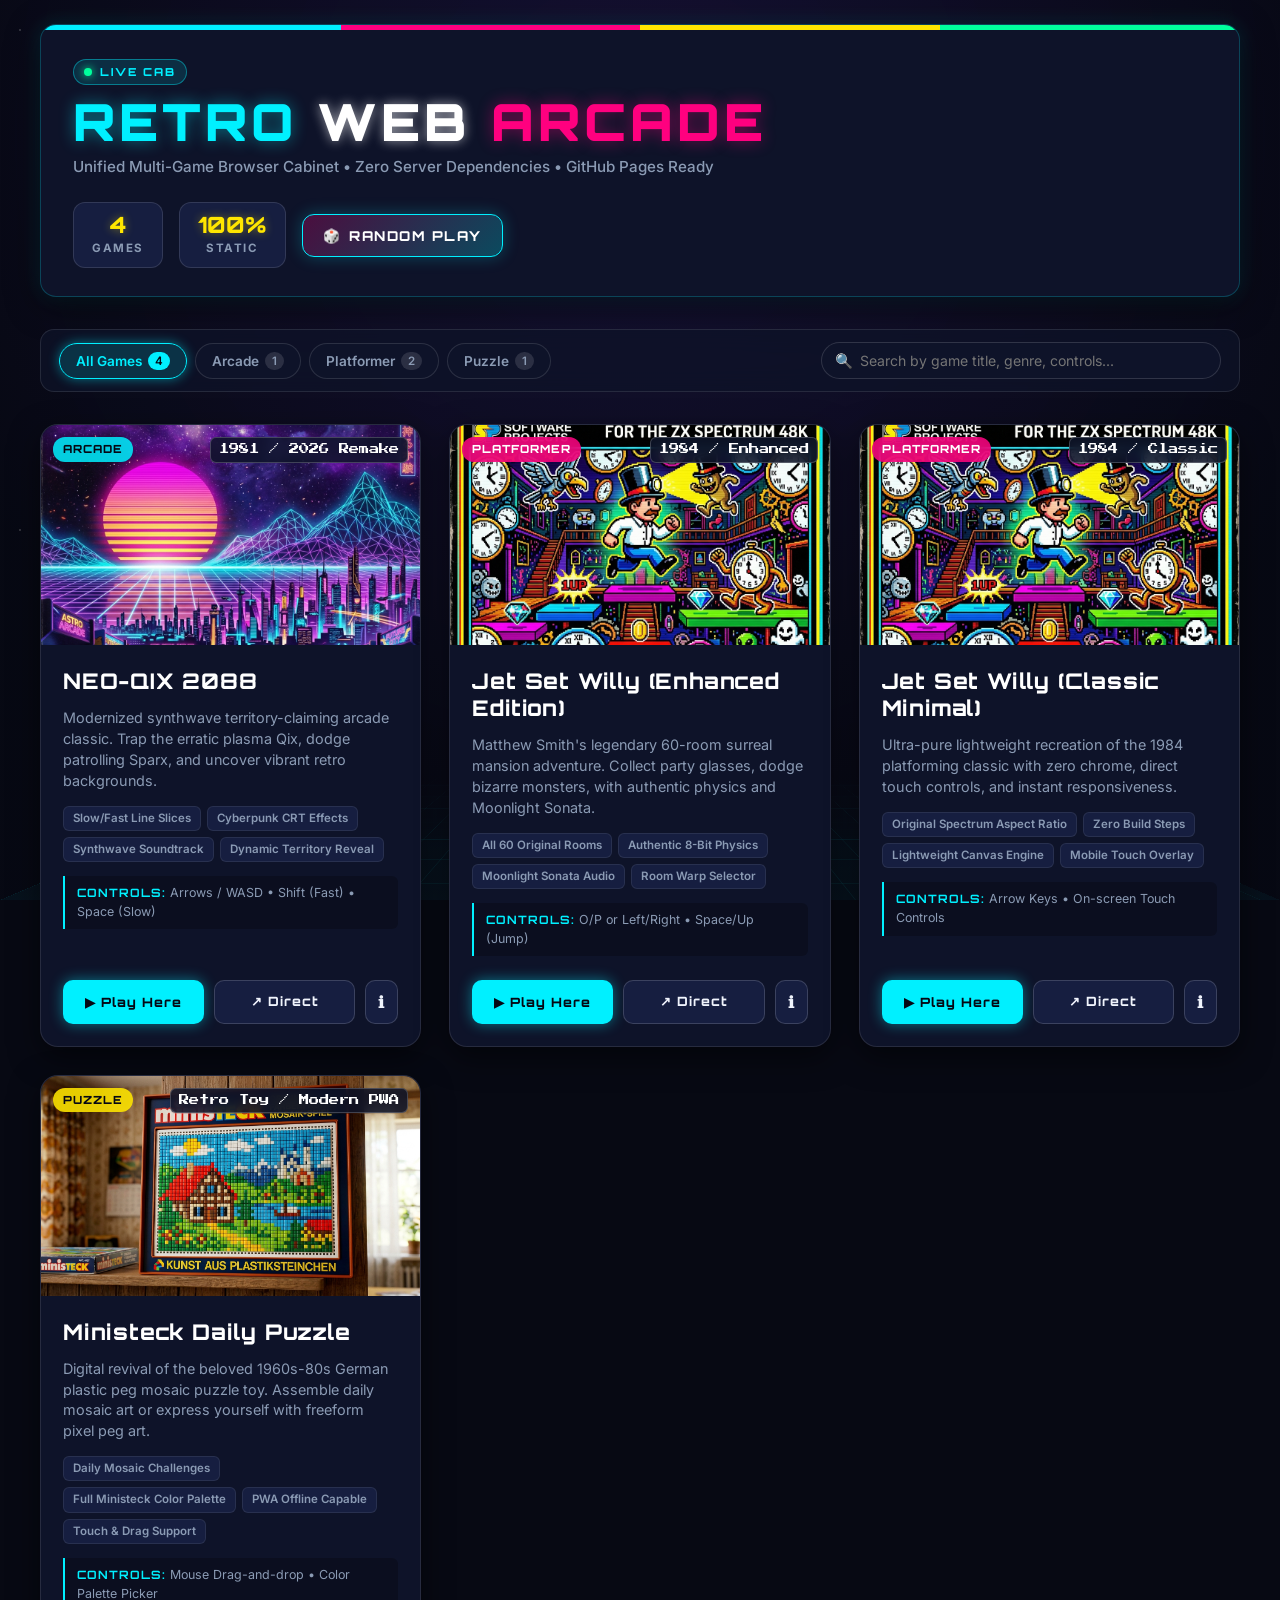
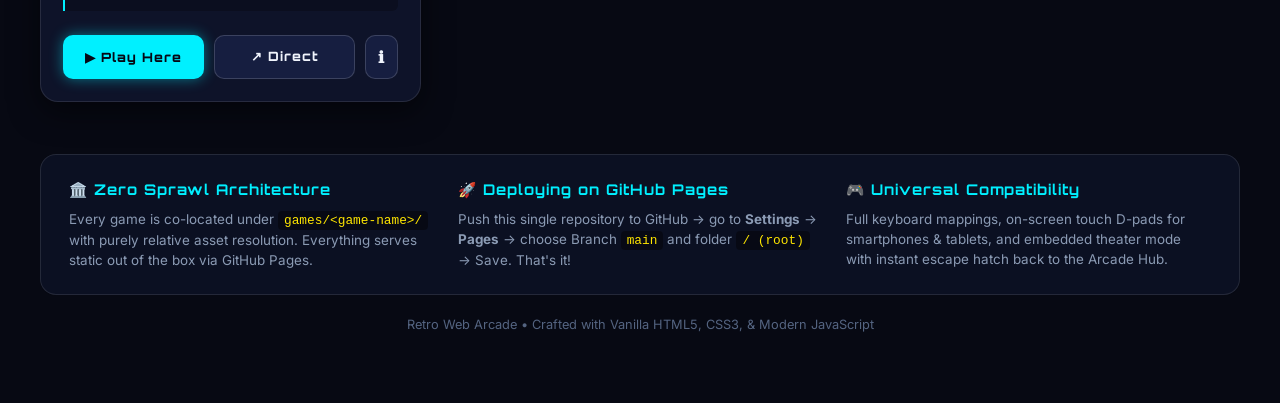
==== index.html @ 88726721 "feat: initial commit for unified retro web arcade" ====
<!DOCTYPE html>
<html lang="en">
<head>
  <meta charset="UTF-8">
  <meta name="viewport" content="width=device-width, initial-scale=1.0">
  <title>RETRO WEB ARCADE // Unified Multi-Game Hub</title>
  <meta name="description" content="Play classic and modern retro arcade games directly in your browser with zero installs. Powered by static GitHub Pages.">

  <!-- Favicon: Neon Joystick / Cabinet -->
  <link rel="icon" href="data:image/svg+xml,<svg xmlns='http://www.w3.org/2000/svg' viewBox='0 0 100 100'><rect width='100' height='100' rx='16' fill='%230a0d1e'/><polygon points='25,85 75,85 70,30 30,30' fill='%23161c3c' stroke='%2300f0ff' stroke-width='4'/><rect x='35' y='40' width='30' height='22' rx='4' fill='%23ff007f'/><circle cx='50' cy='22' r='8' fill='%23ffe600'/><rect x='48' y='22' width='4' height='10' fill='%23ffe600'/></svg>">

  <!-- Google Fonts -->
  <link rel="preconnect" href="https://fonts.googleapis.com">
  <link rel="preconnect" href="https://fonts.gstatic.com" crossorigin>
  <link href="https://fonts.googleapis.com/css2?family=Orbitron:wght@600;800;900&family=Press+Start+2P&family=Inter:wght@400;500;600;700&display=swap" rel="stylesheet">

  <link rel="stylesheet" href="css/portal.css">
</head>
<body>
  <!-- Ambient cybernetic grid background -->
  <div class="cyber-bg">
    <div class="stars-layer"></div>
    <div class="grid-horizon"></div>
  </div>

  <div class="arcade-shell">
    <!-- Marquee Banner Header -->
    <header class="arcade-marquee">
      <div class="marquee-decor-stripes">
        <span class="m-stripe cyan"></span>
        <span class="m-stripe magenta"></span>
        <span class="m-stripe yellow"></span>
        <span class="m-stripe green"></span>
      </div>

      <div class="marquee-content">
        <div class="brand-group">
          <div class="brand-badge"><span class="blink-dot"></span> LIVE CAB</div>
          <h1 class="portal-title">
            <span class="glow-cyan">RETRO</span>
            <span class="glow-white">WEB</span>
            <span class="glow-pink">ARCADE</span>
          </h1>
          <p class="portal-tagline">Unified Multi-Game Browser Cabinet &bull; Zero Server Dependencies &bull; GitHub Pages Ready</p>
        </div>

        <div class="marquee-stats">
          <div class="stat-chip">
            <span class="stat-number" id="total-games-count">4</span>
            <span class="stat-label">GAMES</span>
          </div>
          <div class="stat-chip">
            <span class="stat-number">100%</span>
            <span class="stat-label">STATIC</span>
          </div>
          <button id="btn-random-game" class="btn-marquee" title="Pick a random game to launch">
            <span class="dice-icon">🎲</span> RANDOM PLAY
          </button>
        </div>
      </div>
    </header>

    <!-- Toolbar: Search & Category Filters -->
    <nav class="hub-toolbar" aria-label="Game Filter Toolbar">
      <div class="filter-pills" id="category-filters">
        <button class="filter-pill active" data-category="all">All Games <span class="pill-count">4</span></button>
        <button class="filter-pill" data-category="arcade">Arcade <span class="pill-count">1</span></button>
        <button class="filter-pill" data-category="platformer">Platformer <span class="pill-count">2</span></button>
        <button class="filter-pill" data-category="puzzle">Puzzle <span class="pill-count">1</span></button>
      </div>

      <div class="search-box">
        <span class="search-icon">🔍</span>
        <input type="text" id="game-search-input" placeholder="Search by game title, genre, controls..." autocomplete="off">
        <button id="search-clear-btn" class="search-clear-btn" title="Clear search" aria-label="Clear search">&times;</button>
      </div>
    </nav>

    <!-- Games Grid Showcase -->
    <main class="games-container">
      <section class="games-grid" id="games-grid">
        <!-- Rendered dynamically via portal.js -->
      </section>

      <!-- Empty Search Fallback -->
      <div id="no-results" class="no-results hidden">
        <div class="empty-icon">👾</div>
        <h3>NO GAMES FOUND</h3>
        <p>No titles matched your filter. Try adjusting your query.</p>
        <button class="btn-action primary" id="btn-reset-filters">Show All Games</button>
      </div>
    </main>

    <!-- Architecture & Deployment Info Footer -->
    <footer class="arcade-footer">
      <div class="footer-card">
        <div class="footer-section">
          <h4>🏛️ Zero Sprawl Architecture</h4>
          <p>Every game is co-located under <code>games/&lt;game-name&gt;/</code> with purely relative asset resolution. Everything serves static out of the box via GitHub Pages.</p>
        </div>
        <div class="footer-section">
          <h4>🚀 Deploying on GitHub Pages</h4>
          <p>Push this single repository to GitHub &rarr; go to <strong>Settings</strong> &rarr; <strong>Pages</strong> &rarr; choose Branch <code>main</code> and folder <code>/ (root)</code> &rarr; Save. That's it!</p>
        </div>
        <div class="footer-section">
          <h4>🎮 Universal Compatibility</h4>
          <p>Full keyboard mappings, on-screen touch D-pads for smartphones & tablets, and embedded theater mode with instant escape hatch back to the Arcade Hub.</p>
        </div>
      </div>
      <div class="footer-bottom">
        <span>Retro Web Arcade &bull; Crafted with Vanilla HTML5, CSS3, & Modern JavaScript</span>
      </div>
    </footer>
  </div>

  <!-- Theater Play Modal (Embedded Arcade Cabinet) -->
  <div id="theater-modal" class="modal-backdrop hidden" role="dialog" aria-modal="true" aria-labelledby="modal-game-title">
    <div class="modal-cabinet">
      <div class="cabinet-marquee-header">
        <div class="modal-title-wrap">
          <span class="cabinet-led">●</span>
          <h2 id="modal-game-title">GAME TITLE</h2>
          <span class="modal-category-badge" id="modal-game-category">CATEGORY</span>
        </div>

        <div class="modal-actions">
          <button id="modal-launch-newtab" class="cabinet-ctrl-btn" title="Open standalone in new browser tab">
            ↗ Standalone Tab
          </button>
          <button id="modal-fullscreen-btn" class="cabinet-ctrl-btn" title="Toggle Fullscreen">
            ⛶ Fullscreen
          </button>
          <button id="modal-close-btn" class="cabinet-ctrl-btn close-btn" title="Close and return to Hub (ESC)">
            ✕ Close [ESC]
          </button>
        </div>
      </div>

      <!-- Game Frame Container -->
      <div class="cabinet-screen-container" id="cabinet-screen-container">
        <div class="crt-scanlines"></div>
        <iframe id="cabinet-iframe" src="about:blank" title="Arcade Game Viewport" allow="autoplay; fullscreen; gamepad"></iframe>
      </div>
    </div>
  </div>

  <!-- Info & Controls Modal -->
  <div id="info-modal" class="modal-backdrop hidden" role="dialog" aria-modal="true" aria-labelledby="info-modal-title">
    <div class="info-card-modal">
      <div class="info-modal-header">
        <div>
          <span class="info-tag" id="info-modal-era">ERA</span>
          <h2 id="info-modal-title">GAME DETAILS</h2>
        </div>
        <button id="info-modal-close" class="cabinet-ctrl-btn close-btn" title="Close (ESC)">✕</button>
      </div>

      <div class="info-modal-body" id="info-modal-body">
        <!-- Injected via JS -->
      </div>

      <div class="info-modal-footer">
        <button id="info-modal-play-btn" class="btn-action primary">▶ Play Now</button>
        <button id="info-modal-tab-btn" class="btn-action secondary">↗ Launch In New Tab</button>
      </div>
    </div>
  </div>

  <script src="js/portal.js"></script>
</body>
</html>
---- css/portal.css ----
/* ==========================================================================
   RETRO WEB ARCADE - Portal Stylesheet
   ========================================================================== */

:root {
  --bg-deep: #070913;
  --bg-surface: #0e1329;
  --bg-surface-elevated: #161e40;
  --bg-glass: rgba(14, 19, 41, 0.75);
  
  --cyan-neon: #00f0ff;
  --cyan-glow: rgba(0, 240, 255, 0.45);
  --pink-neon: #ff007f;
  --pink-glow: rgba(255, 0, 127, 0.45);
  --yellow-neon: #ffe600;
  --yellow-glow: rgba(255, 230, 0, 0.4);
  --green-neon: #00ff9d;
  
  --text-main: #f0f4fc;
  --text-muted: #8b9bb4;
  --text-dim: #546481;
  --border-color: rgba(0, 240, 255, 0.22);
  --border-card: rgba(255, 255, 255, 0.1);

  --font-header: 'Orbitron', -apple-system, sans-serif;
  --font-pixel: 'Press Start 2P', monospace;
  --font-body: 'Inter', -apple-system, BlinkMacSystemFont, "Segoe UI", Roboto, sans-serif;
}

* {
  box-sizing: border-box;
  margin: 0;
  padding: 0;
}

html, body {
  width: 100%;
  min-height: 100vh;
  background-color: var(--bg-deep);
  color: var(--text-main);
  font-family: var(--font-body);
  line-height: 1.5;
  overflow-x: hidden;
  -webkit-font-smoothing: antialiased;
}

/* ==========================================================================
   Ambient Cyber Background & Grid Horizon
   ========================================================================== */
.cyber-bg {
  position: fixed;
  top: 0;
  left: 0;
  width: 100vw;
  height: 100vh;
  pointer-events: none;
  z-index: 0;
  overflow: hidden;
  background: radial-gradient(circle at 50% 15%, rgba(30, 22, 70, 0.65) 0%, rgba(7, 9, 19, 0.95) 75%);
}

.stars-layer {
  position: absolute;
  inset: 0;
  background-image: 
    radial-gradient(1px 1px at 20px 30px, #ffffff, rgba(0,0,0,0)),
    radial-gradient(1px 1px at 80px 140px, #00f0ff, rgba(0,0,0,0)),
    radial-gradient(1.5px 1.5px at 150px 70px, #ff007f, rgba(0,0,0,0)),
    radial-gradient(1px 1px at 230px 220px, #ffe600, rgba(0,0,0,0)),
    radial-gradient(1.5px 1.5px at 310px 110px, #ffffff, rgba(0,0,0,0)),
    radial-gradient(1px 1px at 450px 280px, #00f0ff, rgba(0,0,0,0));
  background-repeat: repeat;
  background-size: 500px 500px;
  opacity: 0.55;
}

.grid-horizon {
  position: absolute;
  bottom: 0;
  left: 0;
  width: 100%;
  height: 38vh;
  background: 
    linear-gradient(to bottom, transparent 0%, rgba(0, 240, 255, 0.1) 100%),
    linear-gradient(rgba(0, 240, 255, 0.22) 1px, transparent 1px),
    linear-gradient(90deg, rgba(0, 240, 255, 0.22) 1px, transparent 1px);
  background-size: 100% 100%, 45px 45px, 45px 45px;
  perspective: 400px;
  transform: perspective(300px) rotateX(48deg);
  transform-origin: bottom center;
  opacity: 0.35;
  mask-image: linear-gradient(to top, rgba(0,0,0,1) 30%, transparent 100%);
  -webkit-mask-image: linear-gradient(to top, rgba(0,0,0,1) 30%, transparent 100%);
}

/* ==========================================================================
   Arcade Container Shell
   ========================================================================== */
.arcade-shell {
  position: relative;
  z-index: 1;
  max-width: 1240px;
  margin: 0 auto;
  padding: 24px 20px 60px;
  display: flex;
  flex-direction: column;
  gap: 32px;
}

/* ==========================================================================
   Marquee Banner Header
   ========================================================================== */
.arcade-marquee {
  background: var(--bg-surface);
  border: 1px solid var(--border-color);
  border-radius: 16px;
  box-shadow: 0 8px 32px rgba(0, 0, 0, 0.6), 0 0 20px rgba(0, 240, 255, 0.15);
  overflow: hidden;
  position: relative;
}

.marquee-decor-stripes {
  display: flex;
  height: 5px;
  width: 100%;
}
.m-stripe { flex: 1; height: 100%; }
.m-stripe.cyan { background: var(--cyan-neon); }
.m-stripe.magenta { background: var(--pink-neon); }
.m-stripe.yellow { background: var(--yellow-neon); }
.m-stripe.green { background: var(--green-neon); }

.marquee-content {
  padding: 28px 32px;
  display: flex;
  align-items: center;
  justify-content: space-between;
  gap: 24px;
  flex-wrap: wrap;
}

.brand-badge {
  display: inline-flex;
  align-items: center;
  gap: 8px;
  background: rgba(0, 240, 255, 0.12);
  border: 1px solid rgba(0, 240, 255, 0.4);
  color: var(--cyan-neon);
  font-family: var(--font-header);
  font-size: 11px;
  font-weight: 800;
  letter-spacing: 2px;
  padding: 4px 10px;
  border-radius: 20px;
  margin-bottom: 8px;
}

.blink-dot {
  width: 8px;
  height: 8px;
  background-color: var(--green-neon);
  border-radius: 50%;
  box-shadow: 0 0 8px var(--green-neon);
  animation: blinkAnim 1.6s infinite ease-in-out;
}

@keyframes blinkAnim {
  0%, 100% { opacity: 1; transform: scale(1); }
  50% { opacity: 0.3; transform: scale(0.7); }
}

.portal-title {
  font-family: var(--font-header);
  font-size: clamp(2rem, 4.5vw, 3.2rem);
  font-weight: 900;
  letter-spacing: 4px;
  line-height: 1.1;
  text-transform: uppercase;
}

.glow-cyan {
  color: var(--cyan-neon);
  text-shadow: 0 0 16px var(--cyan-glow);
}
.glow-white {
  color: #ffffff;
  text-shadow: 0 0 12px rgba(255, 255, 255, 0.6);
}
.glow-pink {
  color: var(--pink-neon);
  text-shadow: 0 0 16px var(--pink-glow);
}

.portal-tagline {
  color: var(--text-muted);
  font-size: 0.95rem;
  margin-top: 6px;
  font-weight: 500;
}

.marquee-stats {
  display: flex;
  align-items: center;
  gap: 16px;
  flex-wrap: wrap;
}

.stat-chip {
  background: var(--bg-surface-elevated);
  border: 1px solid rgba(255, 255, 255, 0.12);
  padding: 10px 18px;
  border-radius: 12px;
  display: flex;
  flex-direction: column;
  align-items: center;
  min-width: 85px;
}

.stat-number {
  font-family: var(--font-header);
  font-size: 1.4rem;
  font-weight: 800;
  color: var(--yellow-neon);
  text-shadow: 0 0 10px var(--yellow-glow);
  line-height: 1;
}

.stat-label {
  font-size: 0.72rem;
  color: var(--text-muted);
  letter-spacing: 1.5px;
  font-weight: 700;
  margin-top: 4px;
}

.btn-marquee {
  background: linear-gradient(135deg, rgba(255, 0, 127, 0.25) 0%, rgba(0, 240, 255, 0.25) 100%);
  border: 1px solid var(--cyan-neon);
  color: #ffffff;
  padding: 12px 20px;
  border-radius: 12px;
  font-family: var(--font-header);
  font-size: 0.85rem;
  font-weight: 800;
  letter-spacing: 1.5px;
  cursor: pointer;
  display: inline-flex;
  align-items: center;
  gap: 8px;
  box-shadow: 0 0 16px rgba(0, 240, 255, 0.25);
  transition: all 0.2s ease;
}

.btn-marquee:hover {
  transform: translateY(-2px);
  background: linear-gradient(135deg, rgba(255, 0, 127, 0.45) 0%, rgba(0, 240, 255, 0.45) 100%);
  box-shadow: 0 0 24px var(--cyan-glow);
}

/* ==========================================================================
   Toolbar: Search & Category Filters
   ========================================================================== */
.hub-toolbar {
  display: flex;
  justify-content: space-between;
  align-items: center;
  gap: 16px;
  flex-wrap: wrap;
  background: var(--bg-glass);
  padding: 12px 18px;
  border-radius: 14px;
  border: 1px solid var(--border-card);
  backdrop-filter: blur(12px);
}

.filter-pills {
  display: flex;
  align-items: center;
  gap: 8px;
  flex-wrap: wrap;
}

.filter-pill {
  background: var(--bg-surface);
  border: 1px solid rgba(255, 255, 255, 0.12);
  color: var(--text-muted);
  font-family: var(--font-body);
  font-size: 0.85rem;
  font-weight: 600;
  padding: 8px 16px;
  border-radius: 30px;
  cursor: pointer;
  transition: all 0.2s ease;
  display: inline-flex;
  align-items: center;
  gap: 6px;
}

.filter-pill:hover {
  color: #fff;
  border-color: rgba(0, 240, 255, 0.4);
}

.filter-pill.active {
  background: rgba(0, 240, 255, 0.15);
  border-color: var(--cyan-neon);
  color: var(--cyan-neon);
  box-shadow: 0 0 12px var(--cyan-glow);
}

.pill-count {
  font-size: 0.72rem;
  background: rgba(255, 255, 255, 0.12);
  color: inherit;
  padding: 2px 7px;
  border-radius: 10px;
}

.filter-pill.active .pill-count {
  background: var(--cyan-neon);
  color: #050814;
}

.search-box {
  position: relative;
  min-width: 280px;
  flex: 1;
  max-width: 400px;
}

.search-icon {
  position: absolute;
  left: 14px;
  top: 50%;
  transform: translateY(-50%);
  color: var(--text-dim);
  font-size: 0.9rem;
  pointer-events: none;
}

.search-box input {
  width: 100%;
  background: var(--bg-surface);
  border: 1px solid rgba(255, 255, 255, 0.14);
  border-radius: 30px;
  padding: 9px 36px 9px 38px;
  color: var(--text-main);
  font-family: var(--font-body);
  font-size: 0.88rem;
  transition: all 0.2s ease;
}

.search-box input:focus {
  outline: none;
  border-color: var(--cyan-neon);
  box-shadow: 0 0 14px var(--cyan-glow);
  background: var(--bg-surface-elevated);
}

.search-clear-btn {
  position: absolute;
  right: 12px;
  top: 50%;
  transform: translateY(-50%);
  background: none;
  border: none;
  color: var(--text-dim);
  font-size: 1.2rem;
  cursor: pointer;
  display: none;
}

.search-clear-btn.visible {
  display: block;
}

/* ==========================================================================
   Games Grid Showcase
   ========================================================================== */
.games-grid {
  display: grid;
  grid-template-columns: repeat(auto-fill, minmax(360px, 1fr));
  gap: 28px;
}

.game-card {
  background: var(--bg-surface);
  border: 1px solid var(--border-card);
  border-radius: 18px;
  overflow: hidden;
  box-shadow: 0 10px 30px rgba(0, 0, 0, 0.5);
  display: flex;
  flex-direction: column;
  transition: transform 0.25s cubic-bezier(0.2, 0.8, 0.2, 1), border-color 0.25s, box-shadow 0.25s;
  position: relative;
}

.game-card:hover {
  transform: translateY(-6px);
  border-color: var(--cyan-neon);
  box-shadow: 0 16px 40px rgba(0, 0, 0, 0.7), 0 0 24px rgba(0, 240, 255, 0.2);
}

/* Cover Art Banner */
.card-media {
  position: relative;
  width: 100%;
  height: 220px;
  overflow: hidden;
  background: #000;
}

.card-cover-img {
  width: 100%;
  height: 100%;
  object-fit: cover;
  transition: transform 0.4s ease;
}

.game-card:hover .card-cover-img {
  transform: scale(1.05);
}

.card-overlay-badges {
  position: absolute;
  top: 12px;
  left: 12px;
  display: flex;
  gap: 8px;
  z-index: 2;
}

.badge-pill {
  font-family: var(--font-header);
  font-size: 0.7rem;
  font-weight: 800;
  letter-spacing: 1px;
  padding: 4px 10px;
  border-radius: 12px;
  backdrop-filter: blur(8px);
  text-transform: uppercase;
}

.badge-pill.arcade {
  background: rgba(0, 240, 255, 0.85);
  color: #050814;
}

.badge-pill.platformer {
  background: rgba(255, 0, 127, 0.85);
  color: #ffffff;
}

.badge-pill.puzzle {
  background: rgba(255, 230, 0, 0.88);
  color: #050814;
}

.card-era-badge {
  position: absolute;
  top: 12px;
  right: 12px;
  background: rgba(14, 19, 41, 0.85);
  border: 1px solid rgba(255, 255, 255, 0.2);
  color: #fff;
  font-family: var(--font-pixel);
  font-size: 0.65rem;
  padding: 4px 8px;
  border-radius: 6px;
  backdrop-filter: blur(6px);
  z-index: 2;
}

/* Card Content Area */
.card-body {
  padding: 22px;
  display: flex;
  flex-direction: column;
  flex: 1;
  gap: 14px;
}

.card-header-row {
  display: flex;
  justify-content: space-between;
  align-items: flex-start;
  gap: 12px;
}

.game-title {
  font-family: var(--font-header);
  font-size: 1.35rem;
  font-weight: 800;
  color: #ffffff;
  letter-spacing: 0.8px;
  line-height: 1.25;
}

.game-card:hover .game-title {
  color: var(--cyan-neon);
}

.game-tagline {
  font-size: 0.9rem;
  color: var(--text-muted);
  line-height: 1.45;
}

/* Feature tags / Specs chips */
.card-specs-row {
  display: flex;
  flex-wrap: wrap;
  gap: 6px;
}

.spec-chip {
  font-size: 0.72rem;
  background: var(--bg-surface-elevated);
  border: 1px solid rgba(255, 255, 255, 0.08);
  color: var(--text-muted);
  padding: 3px 9px;
  border-radius: 6px;
  font-weight: 600;
}

.card-controls-snippet {
  background: rgba(0, 0, 0, 0.25);
  border-left: 2px solid var(--cyan-neon);
  padding: 8px 12px;
  border-radius: 0 6px 6px 0;
  font-size: 0.78rem;
  color: var(--text-muted);
}

.card-controls-snippet strong {
  color: var(--cyan-neon);
  font-family: var(--font-header);
  font-size: 0.72rem;
  letter-spacing: 1px;
}

/* Action Buttons */
.card-actions-row {
  display: grid;
  grid-template-columns: 1fr 1fr auto;
  gap: 10px;
  margin-top: auto;
  padding-top: 10px;
}

.btn-action {
  font-family: var(--font-header);
  font-size: 0.8rem;
  font-weight: 800;
  letter-spacing: 1px;
  padding: 11px 14px;
  border-radius: 10px;
  border: 1px solid transparent;
  cursor: pointer;
  display: inline-flex;
  align-items: center;
  justify-content: center;
  gap: 6px;
  text-decoration: none;
  transition: all 0.2s ease;
  user-select: none;
}

.btn-action.primary {
  background: var(--cyan-neon);
  color: #050814;
  box-shadow: 0 0 14px var(--cyan-glow);
}

.btn-action.primary:hover {
  background: #5ef5ff;
  box-shadow: 0 0 20px var(--cyan-glow);
  transform: translateY(-2px);
}

.btn-action.secondary {
  background: var(--bg-surface-elevated);
  border-color: rgba(255, 255, 255, 0.16);
  color: var(--text-main);
}

.btn-action.secondary:hover {
  border-color: var(--cyan-neon);
  color: var(--cyan-neon);
  background: rgba(0, 240, 255, 0.1);
  transform: translateY(-2px);
}

.btn-action.icon-only {
  padding: 10px 12px;
  font-size: 1rem;
}

/* ==========================================================================
   Empty Search State
   ========================================================================== */
.no-results {
  text-align: center;
  padding: 60px 20px;
  background: var(--bg-surface);
  border-radius: 16px;
  border: 1px dashed rgba(255, 255, 255, 0.15);
  display: flex;
  flex-direction: column;
  align-items: center;
  gap: 16px;
}

.no-results.hidden {
  display: none;
}

.empty-icon {
  font-size: 3.5rem;
}

.no-results h3 {
  font-family: var(--font-header);
  font-size: 1.4rem;
  letter-spacing: 2px;
  color: var(--pink-neon);
}

.no-results p {
  color: var(--text-muted);
  max-width: 400px;
}

/* ==========================================================================
   Theater Modal (Embedded Arcade Cabinet Viewport)
   ========================================================================== */
.modal-backdrop {
  position: fixed;
  inset: 0;
  z-index: 100000;
  background: rgba(3, 5, 12, 0.88);
  backdrop-filter: blur(10px);
  display: flex;
  align-items: center;
  justify-content: center;
  padding: 20px;
  opacity: 1;
  transition: opacity 0.25s ease;
}

.modal-backdrop.hidden {
  display: none;
  opacity: 0;
  pointer-events: none;
}

.modal-cabinet {
  background: #090c1a;
  border: 2px solid var(--cyan-neon);
  box-shadow: 0 0 50px rgba(0, 240, 255, 0.35), 0 25px 50px rgba(0, 0, 0, 0.9);
  border-radius: 16px;
  width: 95vw;
  max-width: 1200px;
  height: 90vh;
  max-height: 840px;
  display: flex;
  flex-direction: column;
  overflow: hidden;
  position: relative;
  animation: modalScaleUp 0.2s cubic-bezier(0.16, 1, 0.3, 1);
}

@keyframes modalScaleUp {
  from { transform: scale(0.95); opacity: 0; }
  to { transform: scale(1); opacity: 1; }
}

.cabinet-marquee-header {
  background: #111732;
  border-bottom: 2px solid rgba(0, 240, 255, 0.3);
  padding: 12px 20px;
  display: flex;
  align-items: center;
  justify-content: space-between;
  gap: 16px;
  flex-shrink: 0;
}

.modal-title-wrap {
  display: flex;
  align-items: center;
  gap: 12px;
}

.cabinet-led {
  color: var(--green-neon);
  font-size: 1rem;
  animation: blinkAnim 1s infinite alternate;
}

.modal-title-wrap h2 {
  font-family: var(--font-header);
  font-size: 1.15rem;
  font-weight: 800;
  letter-spacing: 1.5px;
  color: #fff;
}

.modal-category-badge {
  font-size: 0.7rem;
  background: rgba(0, 240, 255, 0.15);
  color: var(--cyan-neon);
  border: 1px solid var(--cyan-neon);
  padding: 2px 8px;
  border-radius: 10px;
  font-weight: 700;
  letter-spacing: 1px;
}

.modal-actions {
  display: flex;
  align-items: center;
  gap: 8px;
}

.cabinet-ctrl-btn {
  background: var(--bg-surface-elevated);
  border: 1px solid rgba(255, 255, 255, 0.16);
  color: var(--text-main);
  font-family: var(--font-header);
  font-size: 0.75rem;
  font-weight: 700;
  padding: 8px 14px;
  border-radius: 8px;
  cursor: pointer;
  transition: all 0.2s ease;
}

.cabinet-ctrl-btn:hover {
  background: rgba(0, 240, 255, 0.18);
  border-color: var(--cyan-neon);
  color: var(--cyan-neon);
}

.cabinet-ctrl-btn.close-btn {
  background: rgba(255, 0, 127, 0.15);
  border-color: var(--pink-neon);
  color: var(--pink-neon);
}

.cabinet-ctrl-btn.close-btn:hover {
  background: var(--pink-neon);
  color: #fff;
  box-shadow: 0 0 14px var(--pink-glow);
}

.cabinet-screen-container {
  flex: 1;
  width: 100%;
  height: 100%;
  background: #000;
  position: relative;
  overflow: hidden;
}

.cabinet-screen-container iframe {
  width: 100%;
  height: 100%;
  border: none;
  display: block;
}

/* Scanlines overlay on cabinet screen */
.cabinet-screen-container .crt-scanlines {
  position: absolute;
  inset: 0;
  pointer-events: none;
  background: linear-gradient(rgba(18, 16, 16, 0) 50%, rgba(0, 0, 0, 0.25) 50%);
  background-size: 100% 4px;
  z-index: 10;
  opacity: 0.6;
}

/* ==========================================================================
   Info & Controls Modal
   ========================================================================== */
.info-card-modal {
  background: var(--bg-surface);
  border: 1px solid var(--cyan-neon);
  box-shadow: 0 0 40px rgba(0, 240, 255, 0.25), 0 20px 40px rgba(0, 0, 0, 0.8);
  border-radius: 16px;
  width: 90vw;
  max-width: 680px;
  max-height: 85vh;
  overflow-y: auto;
  display: flex;
  flex-direction: column;
  animation: modalScaleUp 0.2s cubic-bezier(0.16, 1, 0.3, 1);
}

.info-modal-header {
  background: var(--bg-surface-elevated);
  padding: 20px 24px;
  border-bottom: 1px solid var(--border-card);
  display: flex;
  align-items: center;
  justify-content: space-between;
}

.info-tag {
  font-family: var(--font-pixel);
  font-size: 0.65rem;
  color: var(--yellow-neon);
  margin-bottom: 4px;
  display: block;
}

.info-modal-header h2 {
  font-family: var(--font-header);
  font-size: 1.3rem;
  color: #fff;
  letter-spacing: 1px;
}

.info-modal-body {
  padding: 24px;
  display: flex;
  flex-direction: column;
  gap: 20px;
  font-size: 0.92rem;
  color: var(--text-muted);
}

.info-section h4 {
  font-family: var(--font-header);
  font-size: 0.85rem;
  color: var(--cyan-neon);
  letter-spacing: 1px;
  margin-bottom: 8px;
  text-transform: uppercase;
}

.info-table {
  width: 100%;
  border-collapse: collapse;
  font-size: 0.85rem;
}

.info-table td {
  padding: 8px 12px;
  border-bottom: 1px solid rgba(255, 255, 255, 0.06);
}

.info-table td.key-col {
  color: var(--yellow-neon);
  font-family: var(--font-pixel);
  font-size: 0.72rem;
  width: 42%;
}

.info-modal-footer {
  padding: 18px 24px;
  background: var(--bg-surface-elevated);
  border-top: 1px solid var(--border-card);
  display: flex;
  justify-content: flex-end;
  gap: 12px;
}

/* ==========================================================================
   Footer
   ========================================================================== */
.arcade-footer {
  margin-top: 20px;
  display: flex;
  flex-direction: column;
  gap: 20px;
}

.footer-card {
  background: var(--bg-glass);
  border: 1px solid var(--border-card);
  border-radius: 16px;
  padding: 24px 28px;
  display: grid;
  grid-template-columns: repeat(auto-fit, minmax(260px, 1fr));
  gap: 24px;
  backdrop-filter: blur(8px);
}

.footer-section h4 {
  font-family: var(--font-header);
  font-size: 0.92rem;
  color: var(--cyan-neon);
  letter-spacing: 1px;
  margin-bottom: 8px;
}

.footer-section p {
  font-size: 0.84rem;
  color: var(--text-muted);
  line-height: 1.5;
}

.footer-section code {
  background: rgba(0, 0, 0, 0.4);
  color: var(--yellow-neon);
  padding: 2px 6px;
  border-radius: 4px;
  font-size: 0.8rem;
}

.footer-bottom {
  text-align: center;
  font-size: 0.8rem;
  color: var(--text-dim);
  padding-bottom: 10px;
}

/* ==========================================================================
   Responsive Adaptations
   ========================================================================== */
@media (max-width: 768px) {
  .arcade-shell {
    padding: 16px 12px 40px;
    gap: 20px;
  }

  .marquee-content {
    padding: 20px 16px;
    flex-direction: column;
    align-items: flex-start;
  }

  .marquee-stats {
    width: 100%;
    justify-content: space-between;
  }

  .games-grid {
    grid-template-columns: 1fr;
  }

  .hub-toolbar {
    flex-direction: column;
    align-items: stretch;
  }

  .search-box {
    max-width: 100%;
    min-width: 100%;
  }

  .modal-cabinet {
    width: 100vw;
    height: 100vh;
    max-height: 100vh;
    border-radius: 0;
    border: none;
  }

  .cabinet-marquee-header {
    padding: 10px 12px;
  }

  .modal-title-wrap h2 {
    font-size: 0.95rem;
  }

  .card-actions-row {
    grid-template-columns: 1fr 1fr;
  }

  .card-actions-row .btn-action.icon-only {
    grid-column: span 2;
  }
}
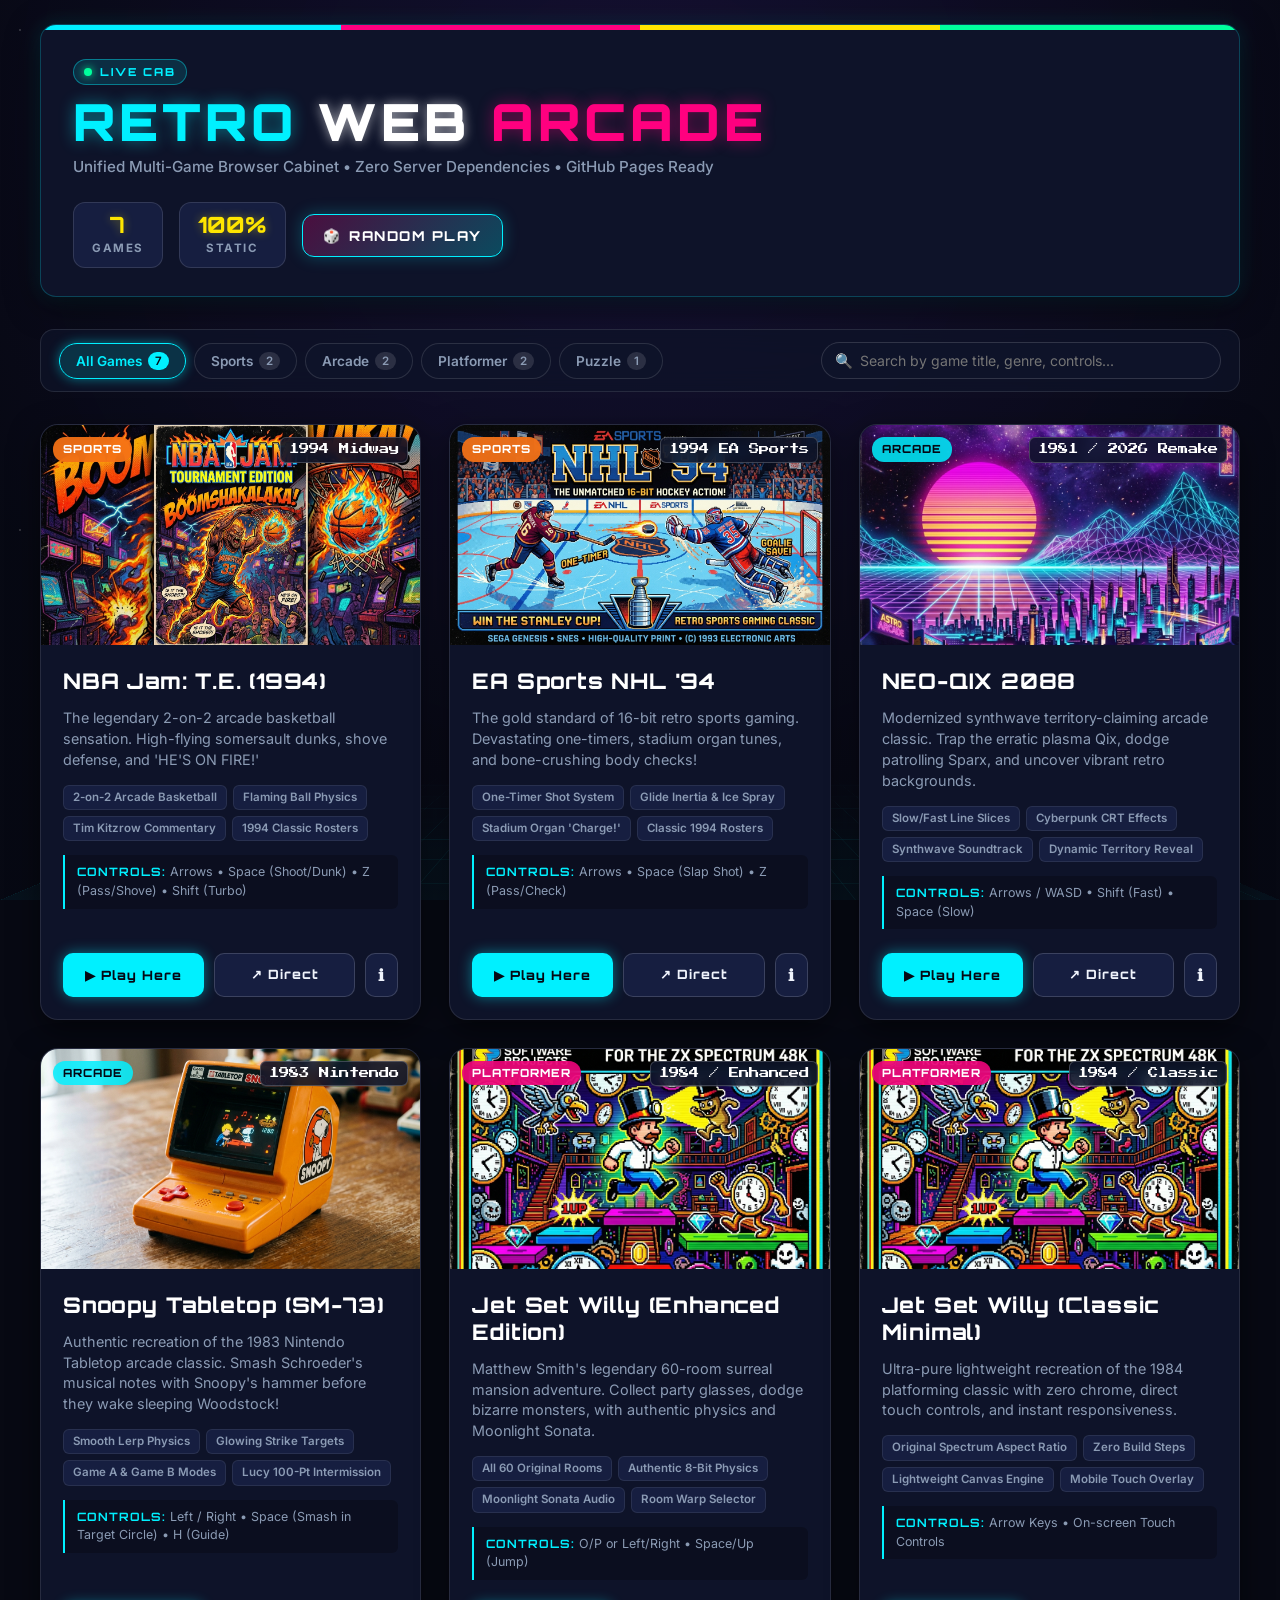
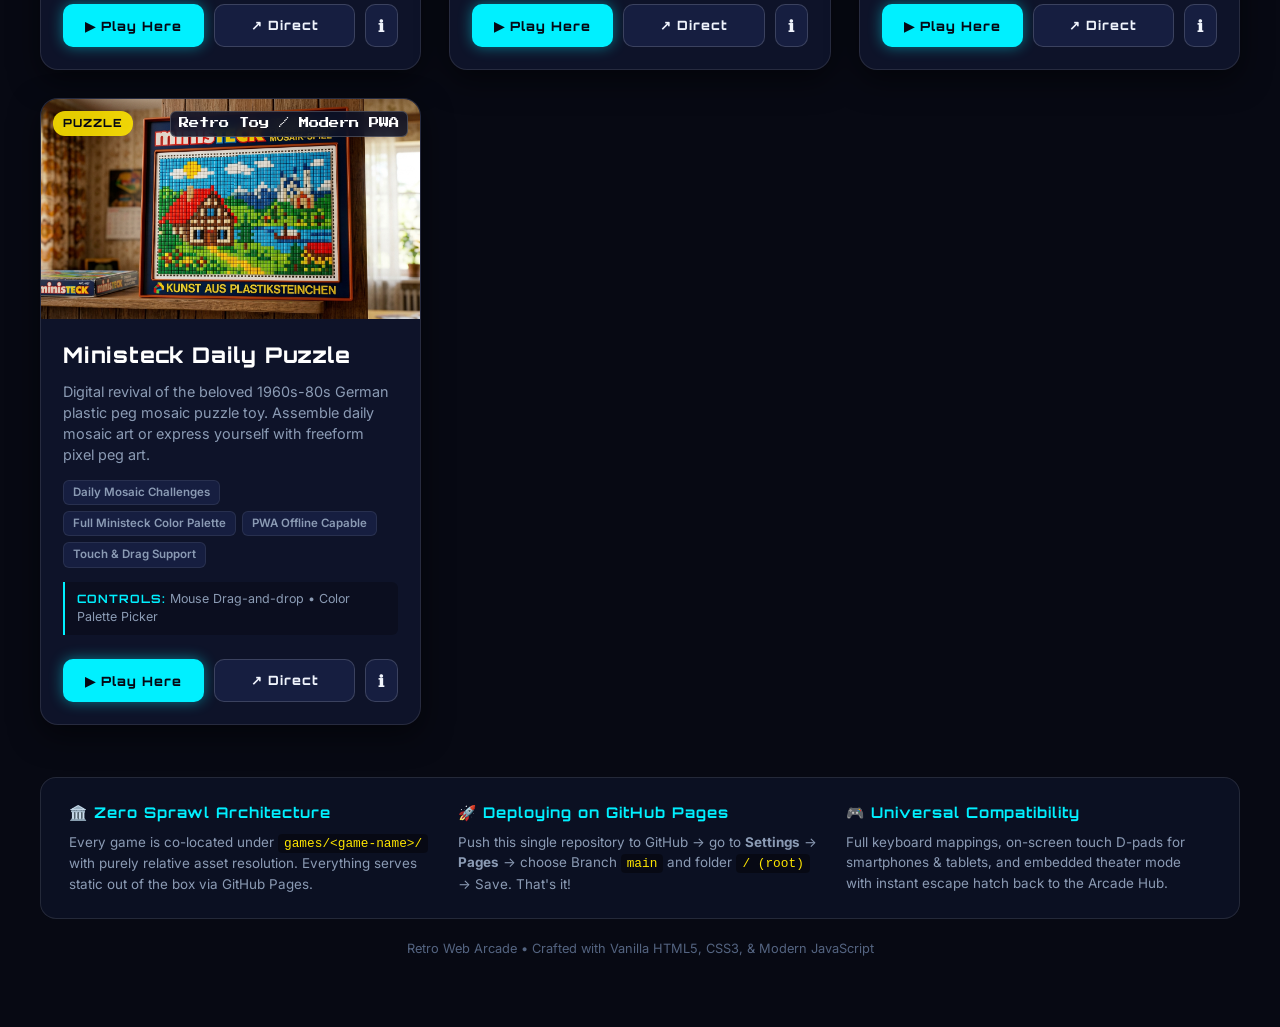
==== commit badbf3c8: "feat: add NBA Jam Tournament Edition (1994) and EA Sports NHL '94" ====
--- a/index.html
+++ b/index.html
@@ -63,8 +63,9 @@
     <!-- Toolbar: Search & Category Filters -->
     <nav class="hub-toolbar" aria-label="Game Filter Toolbar">
       <div class="filter-pills" id="category-filters">
-        <button class="filter-pill active" data-category="all">All Games <span class="pill-count">4</span></button>
-        <button class="filter-pill" data-category="arcade">Arcade <span class="pill-count">1</span></button>
+        <button class="filter-pill active" data-category="all">All Games <span class="pill-count">7</span></button>
+        <button class="filter-pill" data-category="sports">Sports <span class="pill-count">2</span></button>
+        <button class="filter-pill" data-category="arcade">Arcade <span class="pill-count">2</span></button>
         <button class="filter-pill" data-category="platformer">Platformer <span class="pill-count">2</span></button>
         <button class="filter-pill" data-category="puzzle">Puzzle <span class="pill-count">1</span></button>
       </div>
--- a/css/portal.css
+++ b/css/portal.css
@@ -441,6 +441,11 @@
   text-transform: uppercase;
 }
 
+.badge-pill.sports {
+  background: rgba(249, 115, 22, 0.92);
+  color: #ffffff;
+}
+
 .badge-pill.arcade {
   background: rgba(0, 240, 255, 0.85);
   color: #050814;
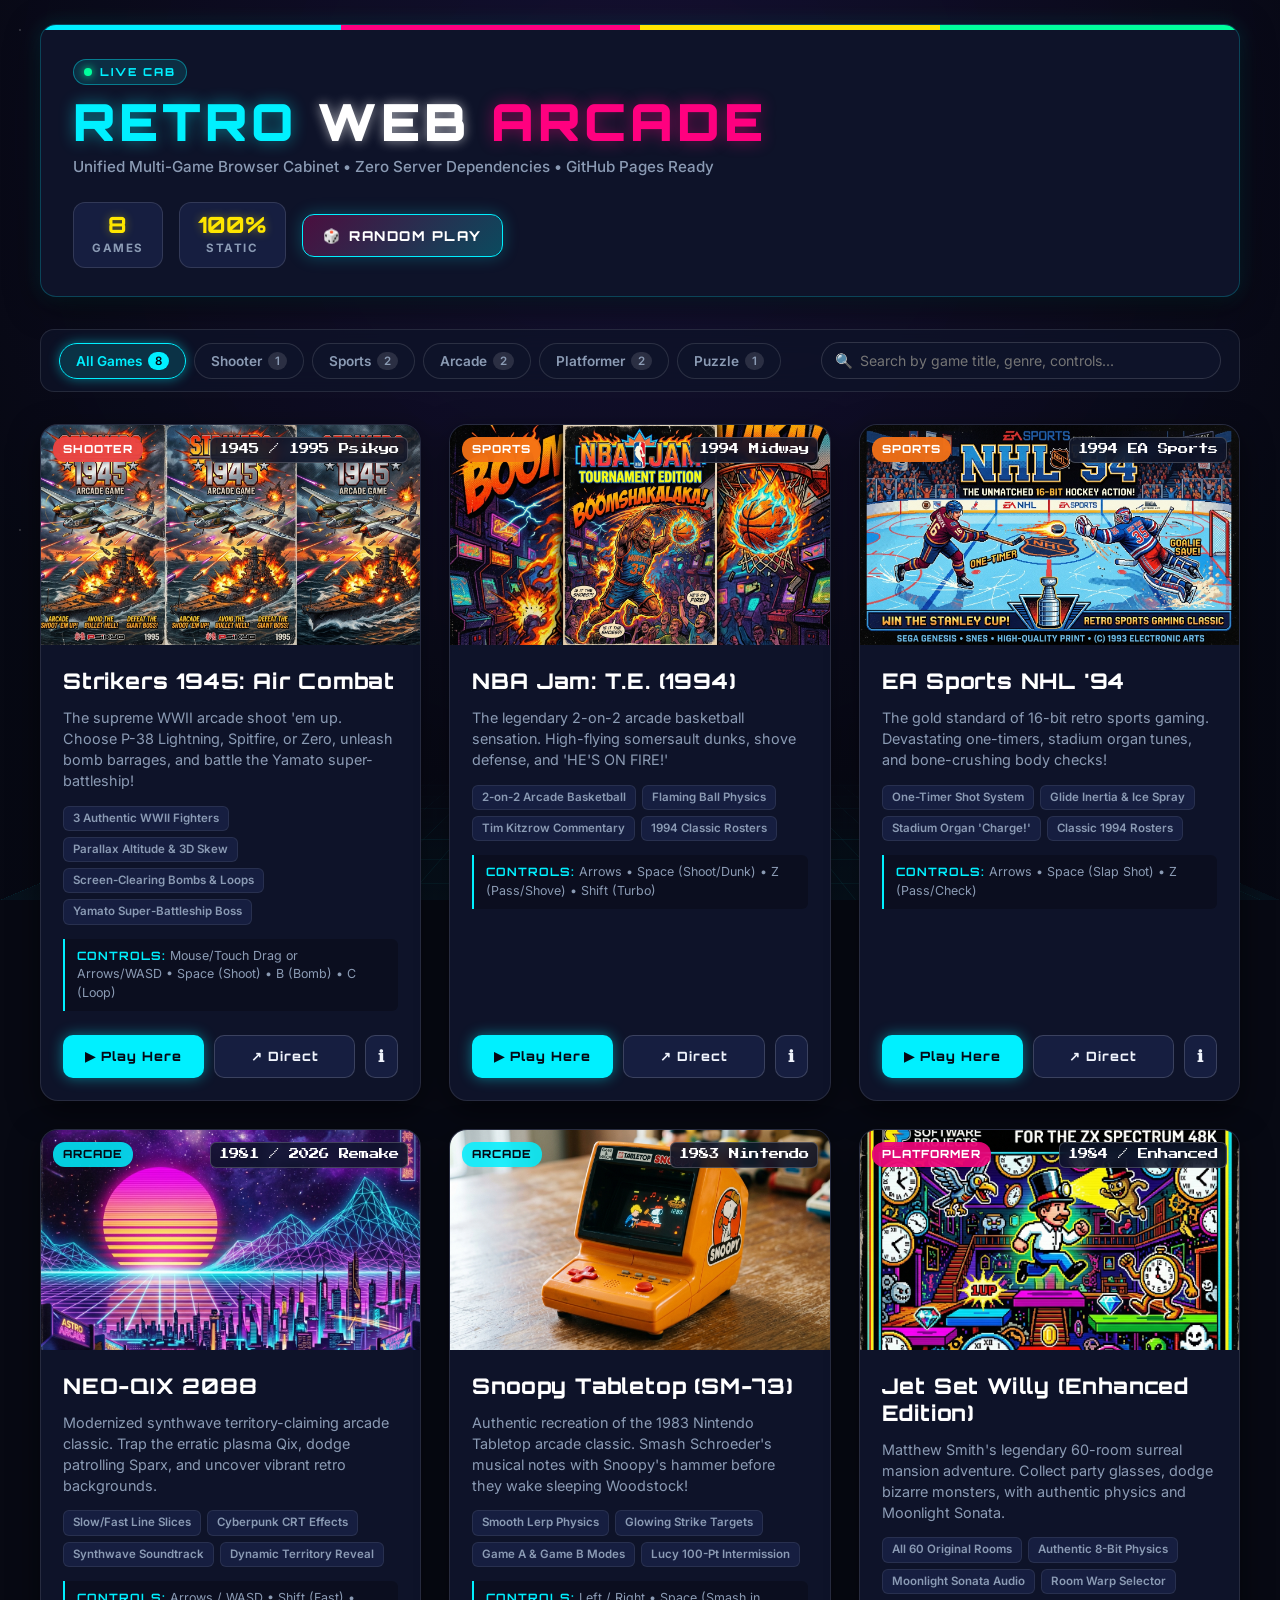
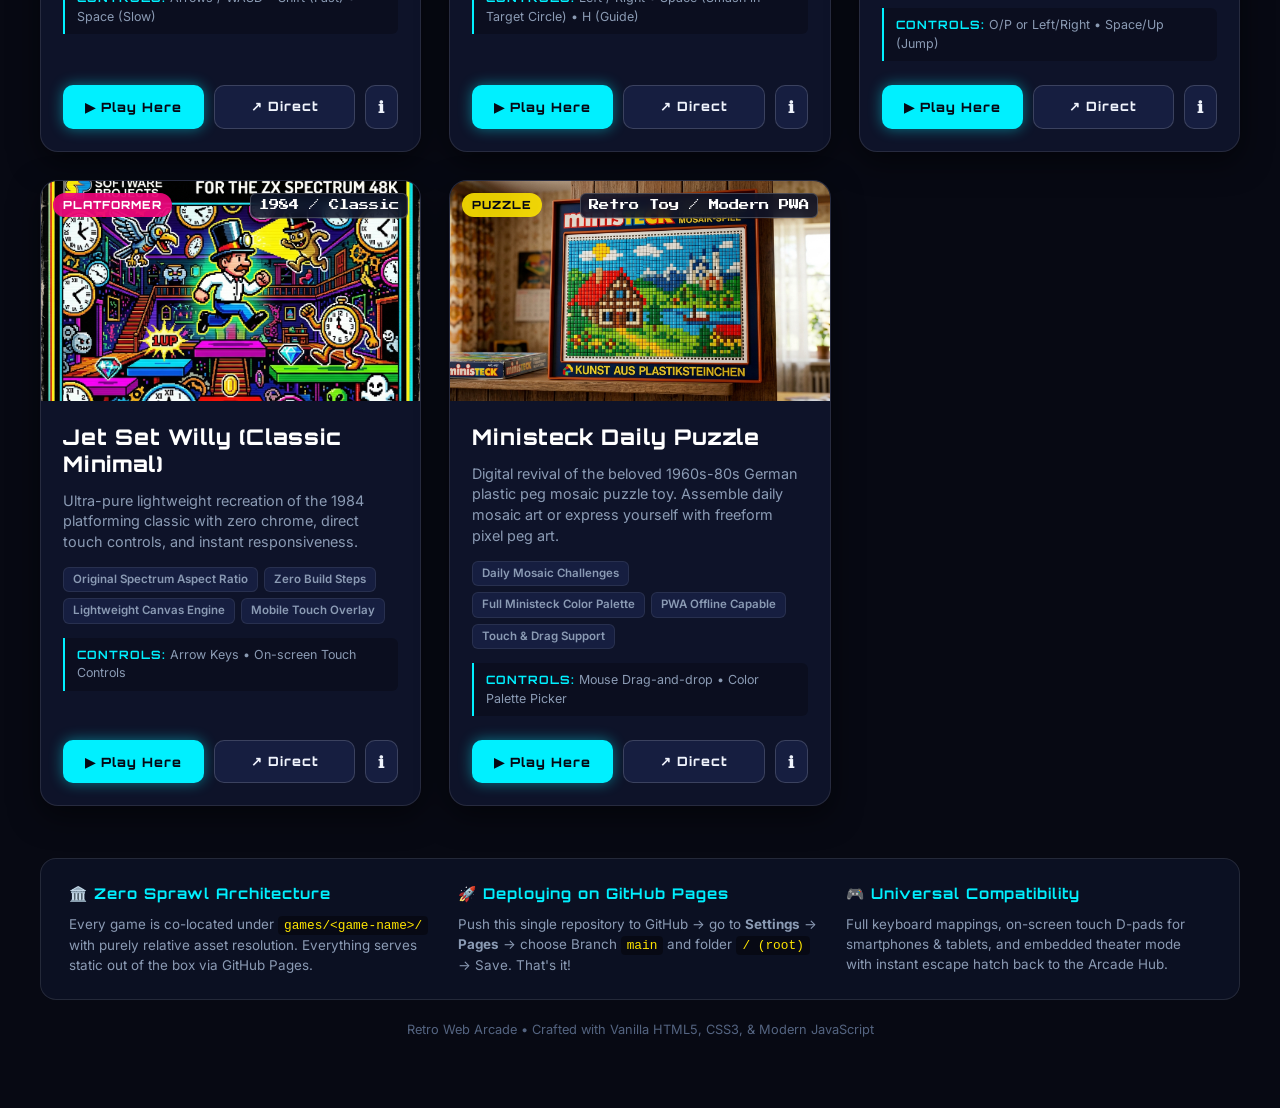
==== commit 0bc942af: "feat: add Strikers 1945 modern 3D arcade shmup with multi-plane selection and boss battle" ====
--- a/index.html
+++ b/index.html
@@ -46,7 +46,7 @@
 
         <div class="marquee-stats">
           <div class="stat-chip">
-            <span class="stat-number" id="total-games-count">4</span>
+            <span class="stat-number" id="total-games-count">8</span>
             <span class="stat-label">GAMES</span>
           </div>
           <div class="stat-chip">
@@ -63,7 +63,8 @@
     <!-- Toolbar: Search & Category Filters -->
     <nav class="hub-toolbar" aria-label="Game Filter Toolbar">
       <div class="filter-pills" id="category-filters">
-        <button class="filter-pill active" data-category="all">All Games <span class="pill-count">7</span></button>
+        <button class="filter-pill active" data-category="all">All Games <span class="pill-count">8</span></button>
+        <button class="filter-pill" data-category="shooter">Shooter <span class="pill-count">1</span></button>
         <button class="filter-pill" data-category="sports">Sports <span class="pill-count">2</span></button>
         <button class="filter-pill" data-category="arcade">Arcade <span class="pill-count">2</span></button>
         <button class="filter-pill" data-category="platformer">Platformer <span class="pill-count">2</span></button>
--- a/css/portal.css
+++ b/css/portal.css
@@ -441,6 +441,11 @@
   text-transform: uppercase;
 }
 
+.badge-pill.shooter {
+  background: rgba(239, 68, 68, 0.92);
+  color: #ffffff;
+}
+
 .badge-pill.sports {
   background: rgba(249, 115, 22, 0.92);
   color: #ffffff;
